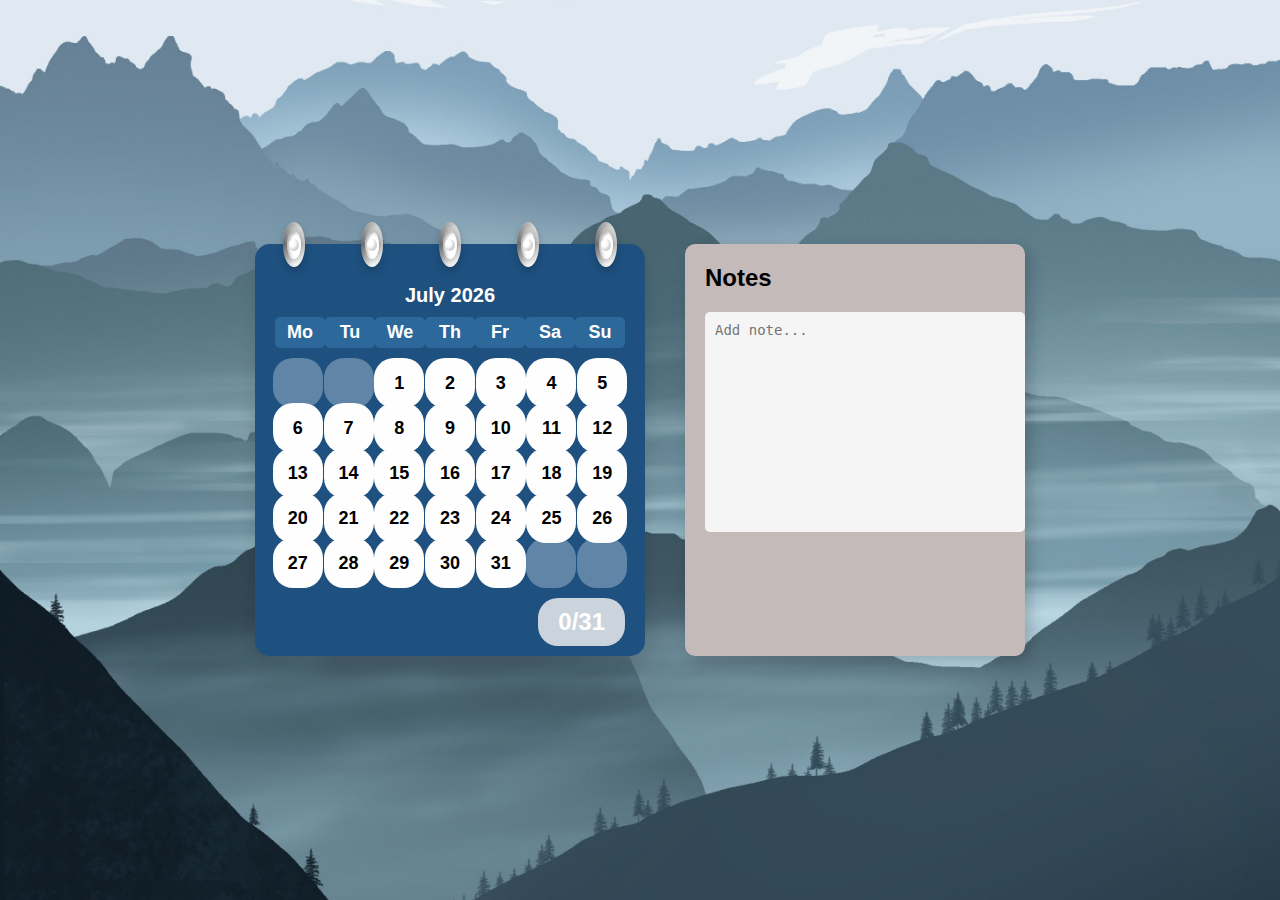
==== calendar.html @ 9274ce5e "calendar" ====
<!DOCTYPE html>
<html lang="ru">
<head>
    <meta charset="UTF-8">
    <meta name="viewport" content="width=device-width, initial-scale=1.0">
    <title>Календарь привычек</title>
    <link rel="stylesheet" href="calendar.css">
</head>
<body>
    <div class="container">
        <div class="calendar">
            <div class="rings">
                <div class="ring"></div>
                <div class="ring"></div>
                <div class="ring"></div>
                <div class="ring"></div>
                <div class="ring"></div>
            </div>
            <div class="calendar-header">
                <span id="month-year"></span>
            </div>
            <div class="weekdays">
                <div>Mo</div><div>Tu</div><div>We</div><div>Th</div><div>Fr</div><div>Sa</div><div>Su</div>
            </div>
            <div class="calendar-grid" id="calendar-grid"></div>
            <div class="counter">
                <span id="checked-count">0</span>/<span id="total-days"></span>
            </div>
        </div>
        <div class="notes">
            <h2>Notes</h2>
            <textarea id="notes-area" placeholder="Add note..."></textarea>
        </div>
    </div>
    <script src="calendar.js"></script>
</body>
</html>
---- calendar.css ----
body {
    background-image: url('images/mountains.jpg'); /* Замени на реальный путь */
    background-size: cover;
    background-position: center;
    background-repeat: no-repeat;
    font-family: "Poppins", sans-serif;
    display: flex;
    justify-content: center;
    align-items: center;
    height: 100vh;
    margin: 0;
}

.container {
    display: flex;
    gap: 40px;
    max-width: 900px;
    width: 100%;
    justify-content: center;
}

.calendar {
    background: #1e5180;
    color: white;
    border-radius: 10px;
    padding: 20px;
    text-align: center;
    width: 350px;
    box-shadow: 5px 5px 15px rgba(0, 0, 0, 0.2);
    display: flex;
    flex-direction: column;
    align-items: center; /* Центрируем всё внутри */
    position: relative;
    border-radius: 15px; /* Более мягкие углы */
    box-shadow: 0 8px 15px rgba(0, 0, 0, 0.1); /* Мягкая тень */
}

.calendar-header {
    font-size: 20px;
    font-weight: bold;
    margin-bottom: 10px;
    margin-top: 20px;
}

.calendar-grid {
    width: 100%;
    display: grid;
    grid-template-columns: repeat(7, 1fr);
    gap: 5px;
    justify-items: center;
    margin-bottom: 53px;
}

.calendar-grid div {
    width: 50px;
    height: 50px;
    background-color: #fefefe;
    border-radius: 50%; /* Делаем круги */
    display: flex;
    align-items: center;
    justify-content: center;
    font-size: 18px;
    font-weight: bold;
    margin: -5px; /* Отрицательный margin притягивает их друг к другу */
}


.day {
    width: 50px;
    height: 50px;
    background: white;
    color: black;
    border-radius: 20px !important;
    display: flex;
    justify-content: center;
    align-items: center;
    cursor: pointer;
    font-weight: bold;
    transition: 0.3s;
    
}

.day.checked {
    background: #ffb74d;
    color: white;
    border: 2px solid #f57c00; /* Окружение колечком */
    box-shadow: 0 0 8px rgba(0, 0, 0, 0.2); /* Легкая тень */
}

.day.empty {
    background: rgba(255, 255, 255, 0.3); /* Прозрачные пустые ячейки */
    color: transparent;
    pointer-events: none;
}

.counter {
    font-size: 24px;
    font-weight: bold; /* Делаем текст жирнее */
    background: rgba(246, 244, 244, 0.8);
    padding: 10px 20px;
    border-radius: 20px;
    position: absolute; /* Фиксируем внизу справа */
    bottom: 10px;
    right: 20px;
    
}

.notes {
    background: rgb(197, 186, 186);
    border-radius: 10px;
    padding: 20px;
    width: 300px;
    box-shadow: 5px 5px 15px rgba(0, 0, 0, 0.2);
}

.notes h2 {
    margin-top: 0;
}

#notes-area {
    width: 100%;
    height: 200px;
    border: none;
    outline: none;
    font-size: 14px;
    padding: 10px;
    border-radius: 5px;
    resize: none;
    background: #f5f5f5;
}

.weekdays {
    display: grid;
    grid-template-columns: repeat(7, 1fr);
    font-weight: bold;
    margin-bottom: 15px; /* Уменьшаем расстояние между днями недели и календарем */
    text-align: center;
    width: 100%; /* Делаем ширину такой же, как у календаря */
    font-size: 18px;
}

.weekdays div {
    text-align: center;
    padding: 5px 0;
    background: #2c699a;
    color: white;
    border-radius: 5px;
}

.day:hover {
    color: transparent;
    transform: scale(1.1); /* Увеличиваем день при наведении */
    background-color: #ffeb3b; /* Яркий цвет при наведении */
    transition: color 0.3s ease;
}
/* Контейнер для колец */
.rings {
    position: absolute;
    top: -22px; /* Опускаем чуть ниже для реалистичности */
    left: 50%;
    transform: translateX(-50%);
    width: 100%;
    display: flex;
    justify-content: space-around;
    z-index: 2;
    margin-bottom: 15px;
}

/* Реалистичные кольца */
.ring {
    width: 22px;
    height: 45px;
    background: linear-gradient(180deg, #f0f0f0, #b8b8b8, #888, #b8b8b8, #f0f0f0); /* Улучшенный градиент */
    border-radius: 50%;
    position: relative;
    box-shadow: inset -3px -3px 5px rgba(255, 255, 255, 0.6), 
                inset 3px 3px 5px rgba(0, 0, 0, 0.3), 
                0px 5px 8px rgba(0, 0, 0, 0.2);
}

/* Внутренний разрыв (эффект спирали) */
.ring::before {
    content: "";
    position: absolute;
    width: 14px;
    height: 28px;
    background: white; /* Имитация выреза */
    top: 50%;
    left: 50%;
    transform: translate(-50%, -50%);
    border-radius: 50%;
    box-shadow: inset -2px -2px 3px rgba(255, 255, 255, 0.7), 
                inset 2px 2px 3px rgba(0, 0, 0, 0.3);
}

/* Эффект разреза для имитации разрыва */
.ring::after {
    content: "";
    position: absolute;
    width: 10px;
    height: 12px;
    background: white;
    top: 50%;
    left: 50%;
    transform: translate(-50%, -50%);
    border-radius: 50%;
    box-shadow: inset -2px -2px 3px rgba(0, 0, 0, 0.2), 
                inset 2px 2px 3px rgba(255, 255, 255, 0.7);
}
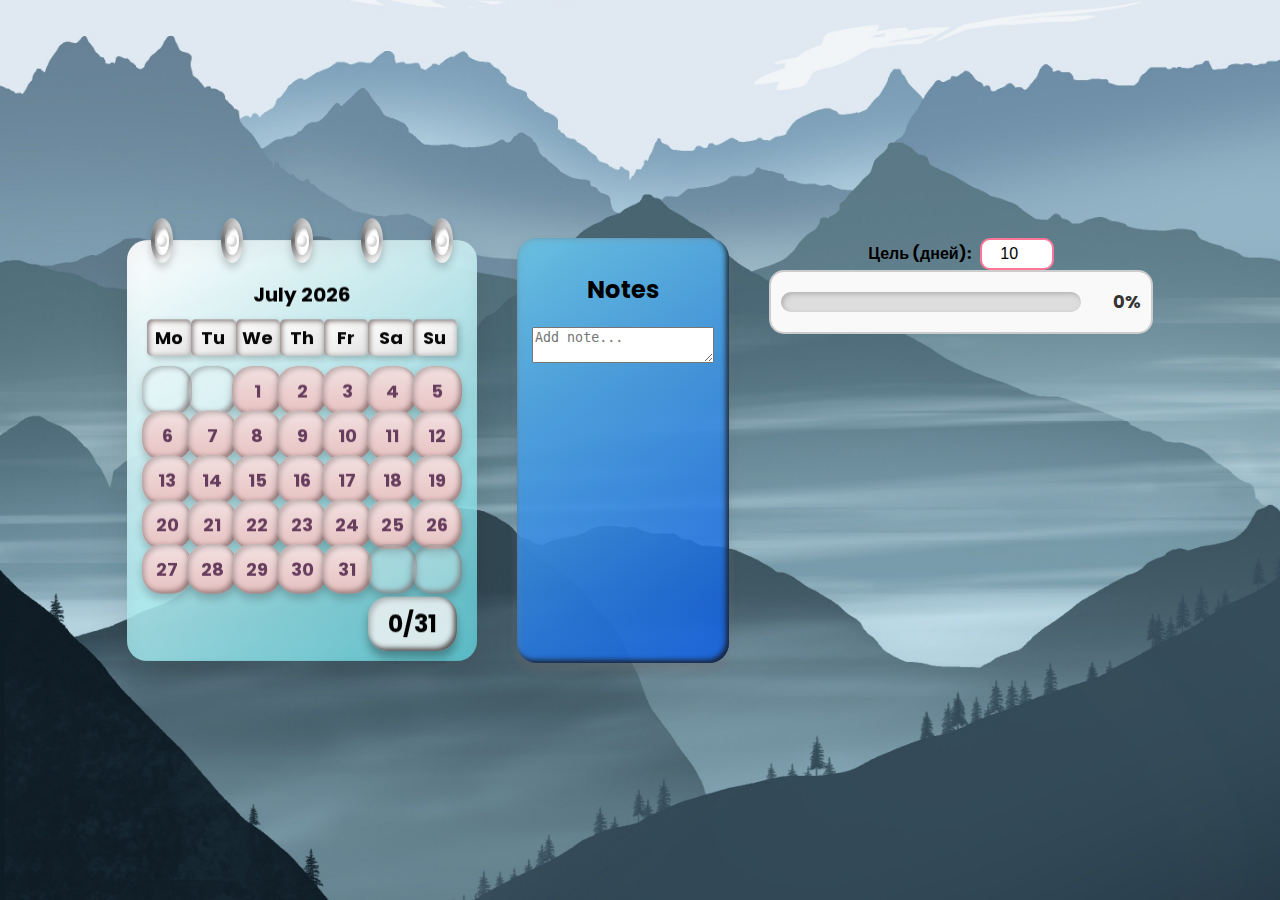
==== commit 0b24a1d5: "календарь заметки индикатор" ====
--- a/calendar.html
+++ b/calendar.html
@@ -5,6 +5,8 @@
     <meta name="viewport" content="width=device-width, initial-scale=1.0">
     <title>Календарь привычек</title>
     <link rel="stylesheet" href="calendar.css">
+    <link href="https://fonts.googleapis.com/css2?family=Poppins:wght@300;400;600&display=swap" rel="stylesheet">
+
 </head>
 <body>
     <div class="container">
@@ -31,6 +33,19 @@
             <h2>Notes</h2>
             <textarea id="notes-area" placeholder="Add note..."></textarea>
         </div>
+        <div class="goal-container">
+            <label for="goal-input">Цель (дней):</label>
+            <input type="number" id="goal-input" min="1" value="10">
+            <div class="goal-indicator-container">
+                <div class="goal-progress-container">
+                    <div class="goal-indicator">
+                        <div class="goal-progress"></div>
+                    </div>
+                    <span id="goal-percentage">0%</span>
+                </div>
+
+            </div>                     
+        </div>             
     </div>
     <script src="calendar.js"></script>
 </body>
--- a/calendar.css
+++ b/calendar.css
@@ -1,5 +1,5 @@
 body {
-    background-image: url('images/mountains.jpg'); /* Замени на реальный путь */
+    background-image: url('images/mountains.jpg'); 
     background-size: cover;
     background-position: center;
     background-repeat: no-repeat;
@@ -20,26 +20,27 @@
 }
 
 .calendar {
-    background: #1e5180;
-    color: white;
-    border-radius: 10px;
+    background: linear-gradient(145deg, #fff, #5fd6e0c6); /* Гладкий переход для глянца */
+    border-radius: 20px;
     padding: 20px;
-    text-align: center;
     width: 350px;
-    box-shadow: 5px 5px 15px rgba(0, 0, 0, 0.2);
+    box-shadow: 0 20px 40px rgba(0, 0, 0, 0.1), inset 0 10px 20px rgba(0, 0, 0, 0.05); /* Внешняя и внутренняя тень */
     display: flex;
     flex-direction: column;
-    align-items: center; /* Центрируем всё внутри */
+    align-items: center;
     position: relative;
-    border-radius: 15px; /* Более мягкие углы */
-    box-shadow: 0 8px 15px rgba(0, 0, 0, 0.1); /* Мягкая тень */
-}
+    transform: rotateX(8deg); /* Угол наклона для объема */
+    transition: all 0.3s ease; /* Плавные переходы */
+}
+
+
 
 .calendar-header {
     font-size: 20px;
     font-weight: bold;
     margin-bottom: 10px;
     margin-top: 20px;
+    color: #000000;
 }
 
 .calendar-grid {
@@ -54,7 +55,7 @@
 .calendar-grid div {
     width: 50px;
     height: 50px;
-    background-color: #fefefe;
+    background-color: #f3e1e1;
     border-radius: 50%; /* Делаем круги */
     display: flex;
     align-items: center;
@@ -62,14 +63,15 @@
     font-size: 18px;
     font-weight: bold;
     margin: -5px; /* Отрицательный margin притягивает их друг к другу */
+    color: #673d5e;
 }
 
 
 .day {
     width: 50px;
     height: 50px;
-    background: white;
-    color: black;
+    background: linear-gradient(180deg, #f3e1e1, #e7c1c1); /* Глянцевый градиент */
+    color: #5c2a52;
     border-radius: 20px !important;
     display: flex;
     justify-content: center;
@@ -77,20 +79,34 @@
     cursor: pointer;
     font-weight: bold;
     transition: 0.3s;
-    
+    box-shadow: inset -3px -3px 5px rgba(110, 87, 87, 0.6), 
+                inset 3px 3px 5px rgba(0, 0, 0, 0.2),
+                0px 5px 8px rgba(0, 0, 0, 0.2); /* Объем */
 }
 
 .day.checked {
-    background: #ffb74d;
+    background: linear-gradient(180deg, #ff7597, #d14578); /* Глянцевый градиент */
     color: white;
-    border: 2px solid #f57c00; /* Окружение колечком */
-    box-shadow: 0 0 8px rgba(0, 0, 0, 0.2); /* Легкая тень */
-}
+    border: 2px solid #c03568;
+    box-shadow: inset -3px -3px 5px rgba(255, 255, 255, 0.6), 
+                inset 3px 3px 5px rgba(0, 0, 0, 0.3),
+                0px 5px 8px rgba(0, 0, 0, 0.3); /* Усиленный объем */
+}
+
 
 .day.empty {
     background: rgba(255, 255, 255, 0.3); /* Прозрачные пустые ячейки */
     color: transparent;
     pointer-events: none;
+}
+
+.day:hover {
+    transform: scale(1.1);
+    background: linear-gradient(180deg, #ffb6c1, #ff8096); /* Светлый розовый глянец */
+    transition: 0.3s ease;
+    box-shadow: inset -3px -3px 5px rgba(255, 255, 255, 0.8), 
+                inset 3px 3px 5px rgba(0, 0, 0, 0.2),
+                0px 7px 10px rgba(0, 0, 0, 0.3);
 }
 
 .counter {
@@ -102,32 +118,50 @@
     position: absolute; /* Фиксируем внизу справа */
     bottom: 10px;
     right: 20px;
+    box-shadow: inset -3px -3px 5px rgba(56, 46, 46, 0.8), 
+                inset 3px 3px 5px rgba(0, 0, 0, 0.2),
+                0px 7px 10px rgba(0, 0, 0, 0.3);
     
 }
 
 .notes {
-    background: rgb(197, 186, 186);
-    border-radius: 10px;
-    padding: 20px;
     width: 300px;
-    box-shadow: 5px 5px 15px rgba(0, 0, 0, 0.2);
-}
-
-.notes h2 {
-    margin-top: 0;
-}
-
-#notes-area {
-    width: 100%;
-    height: 200px;
+    padding: 15px;
+    border-radius: 20px;
+    background: linear-gradient(145deg, #68bfdf, #0457e7c6);
+    box-shadow: inset -3px -3px 5px rgba(23, 22, 22, 0.8), 
+                inset 3px 3px 5px rgba(143, 138, 138, 0.2),
+                0px 7px 10px rgba(118, 105, 105, 0.3);
+    text-align: center;
+}
+
+.notes h3 {
+    font-size: 18px;
+    color: #1e1a1a;
+    margin-bottom: 20px;
+    text-transform: uppercase;
+}
+
+.notes-area {
+    width: 100%;
+    height: 350px;
+    padding: 10px;
     border: none;
+    border-radius: 15px;
+    background: linear-gradient(145deg, #ae5959, #eaeaea);
+    box-shadow: inset 2px 2px 5px rgba(63, 55, 55, 0.9),
+                inset -2px -2px 5px rgba(0, 0, 0, 0.1);
+    font-size: 30px;
+    color: #333;
+    resize: none;
     outline: none;
-    font-size: 14px;
-    padding: 10px;
-    border-radius: 5px;
-    resize: none;
-    background: #f5f5f5;
-}
+}
+
+.notes-area::placeholder {
+    color: #aaa;
+    font-style: italic;
+}
+
 
 .weekdays {
     display: grid;
@@ -137,14 +171,20 @@
     text-align: center;
     width: 100%; /* Делаем ширину такой же, как у календаря */
     font-size: 18px;
+
 }
 
 .weekdays div {
     text-align: center;
     padding: 5px 0;
-    background: #2c699a;
-    color: white;
+    background: rgba(255, 255, 255, 0.3); 
+    color: rgb(9, 8, 8);
     border-radius: 5px;
+    background: linear-gradient(145deg, #ffffff, #e3e3e3);
+    box-shadow: inset 2px 2px 5px rgba(114, 98, 98, 0.8),
+                inset -2px -2px 5px rgba(0, 0, 0, 0.1),
+                3px 3px 6px rgba(0, 0, 0, 0.2);
+    transition: transform 0.2s ease, box-shadow 0.2s ease;
 }
 
 .day:hover {
@@ -208,3 +248,93 @@
                 inset 2px 2px 3px rgba(255, 255, 255, 0.7);
 }
 
+.goal-container {
+    width: 100%;
+    text-align: center;
+    margin-bottom: 15px;
+}
+
+.goal-container label {
+    font-weight: bold;
+}
+
+#goal-input {
+    width: 60px;
+    padding: 5px;
+    margin-left: 5px;
+    text-align: center;
+    border: 2px solid #ff7597;
+    border-radius: 10px;
+    font-size: 16px;
+}
+
+.goal-indicator {
+    width: 100%;
+    height: 20px;
+    background: #e0e0e0;
+    border-radius: 20px;
+    margin: 10px 0;
+    position: relative;
+    overflow: hidden;
+    box-shadow: inset 2px 2px 5px rgba(0, 0, 0, 0.2);
+}
+
+.goal-progress {
+    height: 100%;
+    width: 0%;
+    background: linear-gradient(90deg, #ff7597, #d14578);
+    border-radius: 20px;
+    transition: width 0.5s ease-in-out;
+}
+
+#goal-percentage {
+    min-width: 40px; /* Фиксированная ширина */
+    text-align: right; /* Выравнивание справа */
+    font-weight: bold;
+    display: block;
+    text-align: right;
+}
+
+.goal-progress-container {
+    display: flex;
+    align-items: center;
+    width: 100%;
+    gap: 10px; /* Расстояние между индикатором и процентом */
+}
+
+.goal-indicator {
+    flex: 1; /* Растягиваем индикатор, чтобы занял доступное пространство */
+    height: 20px;
+    background: #ddd;
+    border-radius: 10px;
+    overflow: hidden;
+    position: relative;
+}
+
+.goal-progress {
+    height: 100%;
+    background: linear-gradient(90deg, #ff7597, #d14578);
+    width: 0%;
+    border-radius: 10px;
+    transition: width 0.5s ease;
+}
+
+#goal-percentage {
+    font-size: 18px;
+    font-weight: bold;
+    color: #333;
+    width: 50px; /* Чтобы процент не прыгал */
+    text-align: right;
+}
+
+.goal-indicator-container {
+    width: 360px; /* Длиннее индикатор */
+    border: 2px solid #ccc;
+    padding: 10px;
+    border-radius: 15px;
+    background: #f9f9f9;
+    display: flex;
+    flex-direction: column;
+    align-items: center;
+    gap: 10px;
+}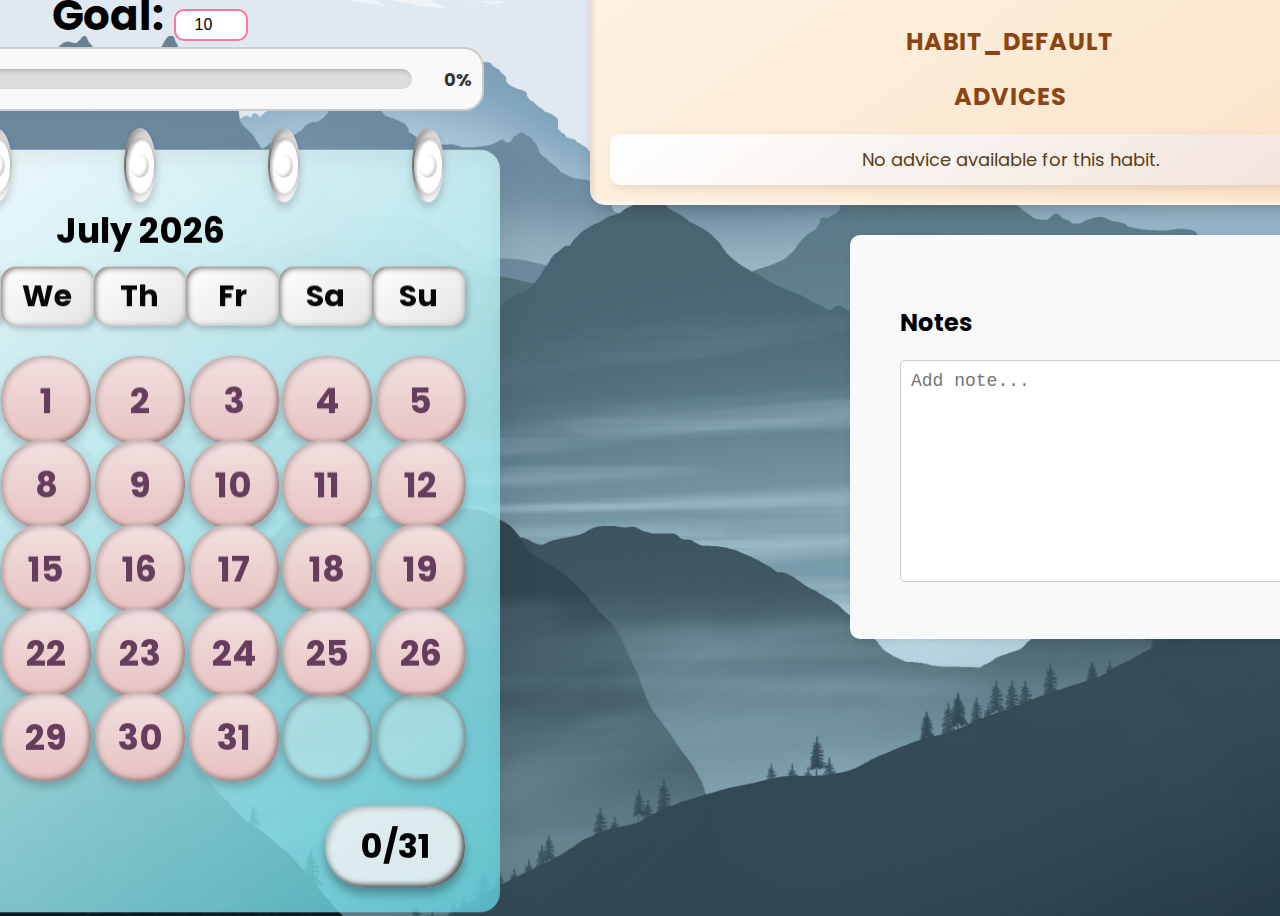
==== commit 443f4670: "выравниваю" ====
--- a/calendar.html
+++ b/calendar.html
@@ -6,48 +6,55 @@
     <title>Календарь привычек</title>
     <link rel="stylesheet" href="calendar.css">
     <link href="https://fonts.googleapis.com/css2?family=Poppins:wght@300;400;600&display=swap" rel="stylesheet">
-
 </head>
 <body>
     <div class="container">
-        <div class="calendar">
-            <div class="rings">
-                <div class="ring"></div>
-                <div class="ring"></div>
-                <div class="ring"></div>
-                <div class="ring"></div>
-                <div class="ring"></div>
+        <div class="calendar-container">
+            <div class="goal-container">
+                <label for="goal-input">Goal:</label>
+                <input type="number" id="goal-input" min="1" value="10">
+                <div class="goal-indicator-container">
+                    <div class="goal-progress-container">
+                        <div class="goal-indicator">
+                            <div class="goal-progress"></div>
+                        </div>
+                        <span id="goal-percentage">0%</span>
+                    </div>
+                </div> 
             </div>
-            <div class="calendar-header">
-                <span id="month-year"></span>
-            </div>
-            <div class="weekdays">
-                <div>Mo</div><div>Tu</div><div>We</div><div>Th</div><div>Fr</div><div>Sa</div><div>Su</div>
-            </div>
-            <div class="calendar-grid" id="calendar-grid"></div>
-            <div class="counter">
-                <span id="checked-count">0</span>/<span id="total-days"></span>
+            <div class="calendar">
+                <div class="rings">
+                    <div class="ring"></div>
+                    <div class="ring"></div>
+                    <div class="ring"></div>
+                    <div class="ring"></div>
+                    <div class="ring"></div>
+                </div>
+                <div class="calendar-header">
+                    <span id="month-year"></span>
+                </div>
+                <div class="weekdays">
+                    <div>Mo</div><div>Tu</div><div>We</div><div>Th</div><div>Fr</div><div>Sa</div><div>Su</div>
+                </div>
+                <div class="calendar-grid" id="calendar-grid"></div>
+                <div class="counter">
+                    <span id="checked-count">0</span>/<span id="total-days"></span>
+                </div>
             </div>
         </div>
-        <div class="notes">
-            <h2>Notes</h2>
-            <textarea id="notes-area" placeholder="Add note..."></textarea>
+
+        <!-- Контейнер для советов и заметок -->
+        <div class="habit-info">
+            <div id="advice-box">
+                <h2>Advices</h2>
+                <ul id="advice-list"></ul>
+            </div>   
+            <div class="notes">
+                <h2>Notes</h2>
+                <textarea id="notes-area" placeholder="Add note..."></textarea>
+            </div>
         </div>
-        <div class="goal-container">
-            <label for="goal-input">Цель (дней):</label>
-            <input type="number" id="goal-input" min="1" value="10">
-            <div class="goal-indicator-container">
-                <div class="goal-progress-container">
-                    <div class="goal-indicator">
-                        <div class="goal-progress"></div>
-                    </div>
-                    <span id="goal-percentage">0%</span>
-                </div>
-
-            </div>                     
-        </div>             
     </div>
     <script src="calendar.js"></script>
 </body>
-</html>
-
+</html>--- a/calendar.css
+++ b/calendar.css
@@ -16,14 +16,15 @@
     gap: 40px;
     max-width: 900px;
     width: 100%;
-    justify-content: center;
+    justify-content: flex-start;
 }
 
 .calendar {
     background: linear-gradient(145deg, #fff, #5fd6e0c6); /* Гладкий переход для глянца */
     border-radius: 20px;
-    padding: 20px;
-    width: 350px;
+    padding: 35px;
+    width: 650px;
+    height: 700px;
     box-shadow: 0 20px 40px rgba(0, 0, 0, 0.1), inset 0 10px 20px rgba(0, 0, 0, 0.05); /* Внешняя и внутренняя тень */
     display: flex;
     flex-direction: column;
@@ -31,12 +32,20 @@
     position: relative;
     transform: rotateX(8deg); /* Угол наклона для объема */
     transition: all 0.3s ease; /* Плавные переходы */
-}
-
-
+    margin-right: 820px;
+}
+
+.calendar-container {
+    display: flex;
+    flex-direction: column;
+    align-items: center;
+    gap: 20px;
+    flex: 2;
+    max-width: 80%;
+}
 
 .calendar-header {
-    font-size: 20px;
+    font-size: 35px;
     font-weight: bold;
     margin-bottom: 10px;
     margin-top: 20px;
@@ -49,18 +58,18 @@
     grid-template-columns: repeat(7, 1fr);
     gap: 5px;
     justify-items: center;
-    margin-bottom: 53px;
+    margin-bottom: 3px;
 }
 
 .calendar-grid div {
-    width: 50px;
-    height: 50px;
+    width: 90px;
+    height: 90px;
     background-color: #f3e1e1;
     border-radius: 50%; /* Делаем круги */
     display: flex;
     align-items: center;
     justify-content: center;
-    font-size: 18px;
+    font-size: 35px;
     font-weight: bold;
     margin: -5px; /* Отрицательный margin притягивает их друг к другу */
     color: #673d5e;
@@ -72,11 +81,12 @@
     height: 50px;
     background: linear-gradient(180deg, #f3e1e1, #e7c1c1); /* Глянцевый градиент */
     color: #5c2a52;
-    border-radius: 20px !important;
+    border-radius: 42px !important;
     display: flex;
     justify-content: center;
     align-items: center;
     cursor: pointer;
+    position: relative;
     font-weight: bold;
     transition: 0.3s;
     box-shadow: inset -3px -3px 5px rgba(110, 87, 87, 0.6), 
@@ -86,7 +96,7 @@
 
 .day.checked {
     background: linear-gradient(180deg, #ff7597, #d14578); /* Глянцевый градиент */
-    color: white;
+    color: transparent;
     border: 2px solid #c03568;
     box-shadow: inset -3px -3px 5px rgba(255, 255, 255, 0.6), 
                 inset 3px 3px 5px rgba(0, 0, 0, 0.3),
@@ -110,33 +120,42 @@
 }
 
 .counter {
-    font-size: 24px;
+    font-size: 34px;
     font-weight: bold; /* Делаем текст жирнее */
     background: rgba(246, 244, 244, 0.8);
-    padding: 10px 20px;
-    border-radius: 20px;
+    padding: 16px 35px;
+    border-radius: 40px;
     position: absolute; /* Фиксируем внизу справа */
-    bottom: 10px;
-    right: 20px;
+    bottom: 25px;
+    right: 35px;
     box-shadow: inset -3px -3px 5px rgba(56, 46, 46, 0.8), 
                 inset 3px 3px 5px rgba(0, 0, 0, 0.2),
                 0px 7px 10px rgba(0, 0, 0, 0.3);
     
 }
-
 .notes {
-    width: 300px;
-    padding: 15px;
-    border-radius: 20px;
-    background: linear-gradient(145deg, #68bfdf, #0457e7c6);
-    box-shadow: inset -3px -3px 5px rgba(23, 22, 22, 0.8), 
-                inset 3px 3px 5px rgba(143, 138, 138, 0.2),
-                0px 7px 10px rgba(118, 105, 105, 0.3);
-    text-align: center;
-}
+    width: 450px !important;
+    padding: 50px !important;
+    background: #f8f9fa;
+    border-radius: 10px;
+    box-shadow: 2px 2px 10px rgba(0, 0, 0, 0.1);
+    font-family: 'Poppins', sans-serif;
+    margin-left: -100px;
+}
+
+#notes-area {
+    width: 100% !important;
+    height: 200px !important;
+    font-size: 18px;
+    padding: 10px;
+    border: 1px solid #ccc;
+    border-radius: 5px;
+    resize: none;
+}
+
 
 .notes h3 {
-    font-size: 18px;
+    font-size: 22px;
     color: #1e1a1a;
     margin-bottom: 20px;
     text-transform: uppercase;
@@ -144,17 +163,19 @@
 
 .notes-area {
     width: 100%;
-    height: 350px;
-    padding: 10px;
+    height: 500px; /* Увеличенная высота */
+    padding: 15px;
     border: none;
     border-radius: 15px;
-    background: linear-gradient(145deg, #ae5959, #eaeaea);
-    box-shadow: inset 2px 2px 5px rgba(63, 55, 55, 0.9),
-                inset -2px -2px 5px rgba(0, 0, 0, 0.1);
-    font-size: 30px;
+    background: linear-gradient(145deg, #ffffff, #e0e0e0);
+    box-shadow: inset 5px 5px 10px rgba(63, 55, 55, 0.2),
+                inset -5px -5px 10px rgba(255, 255, 255, 0.7);
+    font-size: 20px;
     color: #333;
     resize: none;
     outline: none;
+    margin-top: 20px;
+    transition: 0.3s ease;
 }
 
 .notes-area::placeholder {
@@ -162,24 +183,30 @@
     font-style: italic;
 }
 
+.notes-area:focus {
+    background: linear-gradient(145deg, #fffaf0, #e0d5c3);
+    box-shadow: inset 3px 3px 5px rgba(63, 55, 55, 0.3),
+                inset -3px -3px 5px rgba(255, 255, 255, 0.6);
+}
+
 
 .weekdays {
     display: grid;
     grid-template-columns: repeat(7, 1fr);
     font-weight: bold;
-    margin-bottom: 15px; /* Уменьшаем расстояние между днями недели и календарем */
+    margin-bottom: 35px; /* Уменьшаем расстояние между днями недели и календарем */
     text-align: center;
     width: 100%; /* Делаем ширину такой же, как у календаря */
-    font-size: 18px;
+    font-size: 30px;
 
 }
 
 .weekdays div {
     text-align: center;
-    padding: 5px 0;
+    padding: 7px 0;
     background: rgba(255, 255, 255, 0.3); 
     color: rgb(9, 8, 8);
-    border-radius: 5px;
+    border-radius: 15px;
     background: linear-gradient(145deg, #ffffff, #e3e3e3);
     box-shadow: inset 2px 2px 5px rgba(114, 98, 98, 0.8),
                 inset -2px -2px 5px rgba(0, 0, 0, 0.1),
@@ -208,8 +235,8 @@
 
 /* Реалистичные кольца */
 .ring {
-    width: 22px;
-    height: 45px;
+    width: 32px;
+    height: 75px;
     background: linear-gradient(180deg, #f0f0f0, #b8b8b8, #888, #b8b8b8, #f0f0f0); /* Улучшенный градиент */
     border-radius: 50%;
     position: relative;
@@ -222,8 +249,8 @@
 .ring::before {
     content: "";
     position: absolute;
-    width: 14px;
-    height: 28px;
+    width: 28px;
+    height: 56px;
     background: white; /* Имитация выреза */
     top: 50%;
     left: 50%;
@@ -237,8 +264,8 @@
 .ring::after {
     content: "";
     position: absolute;
-    width: 10px;
-    height: 12px;
+    width: 18px;
+    height: 24px;
     background: white;
     top: 50%;
     left: 50%;
@@ -248,6 +275,7 @@
                 inset 2px 2px 3px rgba(255, 255, 255, 0.7);
 }
 
+
 .goal-container {
     width: 100%;
     text-align: center;
@@ -255,8 +283,12 @@
 }
 
 .goal-container label {
-    font-weight: bold;
-}
+    font-size: 42px; /* Увеличиваем размер шрифта */
+    font-weight: bold; /* Делаем текст жирнее */
+    margin-bottom: 10px; /* Отступ вниз */
+    margin-left: -800px; /* Сдвигаем левее */
+}
+
 
 #goal-input {
     width: 60px;
@@ -328,13 +360,76 @@
 }
 
 .goal-indicator-container {
-    width: 360px; /* Длиннее индикатор */
+    width: 660px; /* Длиннее индикатор */
     border: 2px solid #ccc;
     padding: 10px;
+    border-radius: 20px;
+    background: #f9f9f9;
+    display: flex;
+    flex-direction: column;
+    align-items: center;
+    gap: 10px;
+    margin-left: -390px;
+}
+
+#advice-box {
+    background: linear-gradient(145deg, #fdf3e4, #fbe0c3);
     border-radius: 15px;
-    background: #f9f9f9;
+    padding: 20px;
+    box-shadow: 5px 5px 15px rgba(0, 0, 0, 0.2), 
+                inset -3px -3px 5px rgba(255, 255, 255, 0.6), 
+                inset 3px 3px 5px rgba(0, 0, 0, 0.1);
+    max-width: 800px;
+    margin: 0 auto 20px -80%;
+    text-align: center;
+    width: 490%;
+}
+
+#advice-box h2 {
+    font-size: 24px;
+    color: #8b4513;
+    text-transform: uppercase;
+    letter-spacing: 1px;
+}
+
+#advice-list {
+    list-style-type: none;
+    padding: 0;
+    margin: 0;
+}
+
+#advice-list li:hover {
+    transform: scale(1.05);
+    box-shadow: 5px 5px 15px rgba(0, 0, 0, 0.2);
+    background: linear-gradient(145deg, #fbe0c3, #f7d1a8);
+}
+
+#advice-list li {
+    font-size: 18px;
+    color: #5a3e1b;
+    padding: 12px;
+    background: linear-gradient(145deg, #ffffff, #f0e0d6);
+    border-radius: 10px;
+    margin-bottom: 12px;
+    box-shadow: 3px 3px 8px rgba(0, 0, 0, 0.1);
+    transition: transform 0.3s ease, box-shadow 0.3s ease;
+}
+
+#advice-list li:last-child {
+    margin-bottom: 0;
+}
+
+.day.checked::after {
+    content: "✔️"; /* Галочка */
+    font-size: 24px;
+    color: white;
+    font-weight: bold;
+    position: absolute;
+}
+
+.habit-info {
     display: flex;
     flex-direction: column;
-    align-items: center;
-    gap: 10px;
-}+    gap: 10px; /* Отступ между советами и заметками */
+}
+
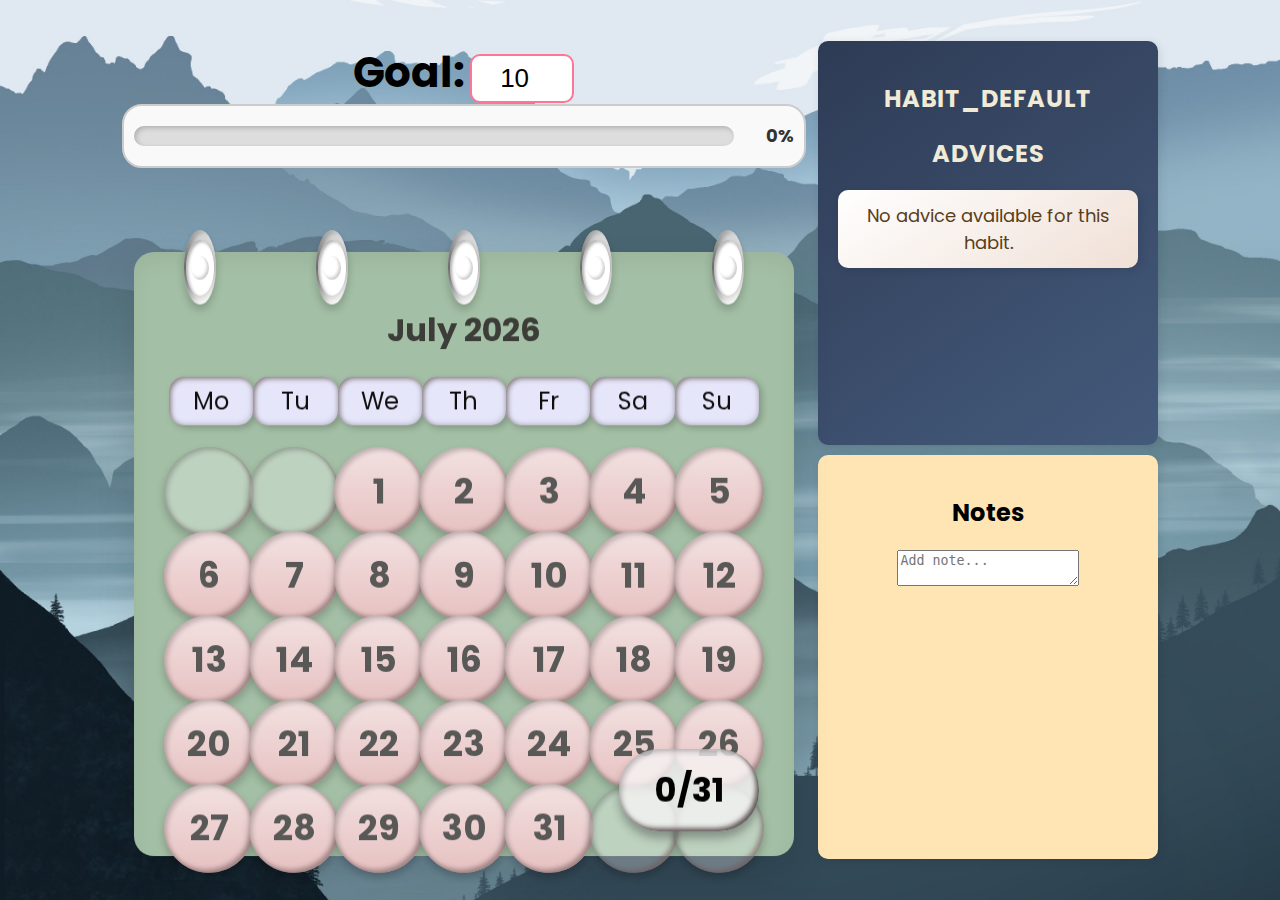
==== commit 718610d0: "адаптивность" ====
--- a/calendar.html
+++ b/calendar.html
@@ -36,7 +36,9 @@
                 <div class="weekdays">
                     <div>Mo</div><div>Tu</div><div>We</div><div>Th</div><div>Fr</div><div>Sa</div><div>Su</div>
                 </div>
-                <div class="calendar-grid" id="calendar-grid"></div>
+                <div class="calendar-grid" id="calendar-grid">
+                    
+                </div>
                 <div class="counter">
                     <span id="checked-count">0</span>/<span id="total-days"></span>
                 </div>
--- a/calendar.css
+++ b/calendar.css
@@ -9,30 +9,39 @@
     align-items: center;
     height: 100vh;
     margin: 0;
+    padding: 10%;
+    box-sizing: border-box;
 }
 
 .container {
-    display: flex;
-    gap: 40px;
-    max-width: 900px;
-    width: 100%;
-    justify-content: flex-start;
+    display: grid;
+    grid-template-columns: 1fr 1.5fr;
+    gap: 1vw;
+    max-width: 90%;
+    justify-content: center;
+    align-items: stretch;
+    min-height: 75vh;
+}
+
+.calendar, .notes, #advice-box, .goal-container {
+    flex: 1;
+    min-width: 300px;
 }
 
 .calendar {
-    background: linear-gradient(145deg, #fff, #5fd6e0c6); /* Гладкий переход для глянца */
+    
+    background: #A3BFA5;
     border-radius: 20px;
     padding: 35px;
-    width: 650px;
-    height: 700px;
-    box-shadow: 0 20px 40px rgba(0, 0, 0, 0.1), inset 0 10px 20px rgba(0, 0, 0, 0.05); /* Внешняя и внутренняя тень */
+    max-width: 650px;
+    min-height: 60vh;
+    box-shadow: 0 20px 40px rgba(0, 0, 0, 0.1), inset 0 10px 20px rgba(0, 0, 0, 0.05);
     display: flex;
     flex-direction: column;
     align-items: center;
     position: relative;
-    transform: rotateX(8deg); /* Угол наклона для объема */
-    transition: all 0.3s ease; /* Плавные переходы */
-    margin-right: 820px;
+    transform: rotateX(8deg);
+    transition: all 0.3s ease;
 }
 
 .calendar-container {
@@ -40,31 +49,30 @@
     flex-direction: column;
     align-items: center;
     gap: 20px;
-    flex: 2;
-    max-width: 80%;
+    width: 100%;
 }
 
 .calendar-header {
-    font-size: 35px;
-    font-weight: bold;
-    margin-bottom: 10px;
+    font-size: 2rem;
+    font-weight: bold;
+    color: #3c3c39;
+    text-align: center;
     margin-top: 20px;
-    color: #000000;
 }
 
 .calendar-grid {
-    width: 100%;
     display: grid;
     grid-template-columns: repeat(7, 1fr);
     gap: 5px;
     justify-items: center;
-    margin-bottom: 3px;
-}
+    width: 100%;
+}
+
 
 .calendar-grid div {
     width: 90px;
     height: 90px;
-    background-color: #f3e1e1;
+    background-color: #7887AB;
     border-radius: 50%; /* Делаем круги */
     display: flex;
     align-items: center;
@@ -72,27 +80,27 @@
     font-size: 35px;
     font-weight: bold;
     margin: -5px; /* Отрицательный margin притягивает их друг к другу */
-    color: #673d5e;
-}
-
+    color: #585857;
+}
 
 .day {
     width: 50px;
     height: 50px;
     background: linear-gradient(180deg, #f3e1e1, #e7c1c1); /* Глянцевый градиент */
     color: #5c2a52;
-    border-radius: 42px !important;
+    border-radius: 50%;
     display: flex;
     justify-content: center;
     align-items: center;
     cursor: pointer;
-    position: relative;
-    font-weight: bold;
-    transition: 0.3s;
+    font-weight: bold;
+    transition: transform 0.2s ease, background-color 0.2s ease;
     box-shadow: inset -3px -3px 5px rgba(110, 87, 87, 0.6), 
-                inset 3px 3px 5px rgba(0, 0, 0, 0.2),
-                0px 5px 8px rgba(0, 0, 0, 0.2); /* Объем */
-}
+    inset 3px 3px 5px rgba(0, 0, 0, 0.2),
+    0px 5px 8px rgba(0, 0, 0, 0.2); /* Объем */
+}
+
+
 
 .day.checked {
     background: linear-gradient(180deg, #ff7597, #d14578); /* Глянцевый градиент */
@@ -111,13 +119,10 @@
 }
 
 .day:hover {
-    transform: scale(1.1);
-    background: linear-gradient(180deg, #ffb6c1, #ff8096); /* Светлый розовый глянец */
-    transition: 0.3s ease;
-    box-shadow: inset -3px -3px 5px rgba(255, 255, 255, 0.8), 
-                inset 3px 3px 5px rgba(0, 0, 0, 0.2),
-                0px 7px 10px rgba(0, 0, 0, 0.3);
-}
+    transform: scale(1.2);
+    background: linear-gradient(180deg, #ffb6c1, #ff8096);
+}
+
 
 .counter {
     font-size: 34px;
@@ -133,23 +138,21 @@
                 0px 7px 10px rgba(0, 0, 0, 0.3);
     
 }
+
 .notes {
-    width: 450px !important;
-    padding: 50px !important;
-    background: #f8f9fa;
+    padding: 20px;
+    background: #ffe5b4;
     border-radius: 10px;
     box-shadow: 2px 2px 10px rgba(0, 0, 0, 0.1);
-    font-family: 'Poppins', sans-serif;
-    margin-left: -100px;
-}
-
-#notes-area {
-    width: 100% !important;
-    height: 200px !important;
-    font-size: 18px;
+    text-align: center;
+}
+
+.notes-area {
+    width: 100%;
+    height: 200px;
+    font-size: 1rem;
     padding: 10px;
-    border: 1px solid #ccc;
-    border-radius: 5px;
+    border-radius: 10px;
     resize: none;
 }
 
@@ -161,22 +164,7 @@
     text-transform: uppercase;
 }
 
-.notes-area {
-    width: 100%;
-    height: 500px; /* Увеличенная высота */
-    padding: 15px;
-    border: none;
-    border-radius: 15px;
-    background: linear-gradient(145deg, #ffffff, #e0e0e0);
-    box-shadow: inset 5px 5px 10px rgba(63, 55, 55, 0.2),
-                inset -5px -5px 10px rgba(255, 255, 255, 0.7);
-    font-size: 20px;
-    color: #333;
-    resize: none;
-    outline: none;
-    margin-top: 20px;
-    transition: 0.3s ease;
-}
+
 
 .notes-area::placeholder {
     color: #aaa;
@@ -193,21 +181,20 @@
 .weekdays {
     display: grid;
     grid-template-columns: repeat(7, 1fr);
-    font-weight: bold;
-    margin-bottom: 35px; /* Уменьшаем расстояние между днями недели и календарем */
-    text-align: center;
-    width: 100%; /* Делаем ширину такой же, как у календаря */
-    font-size: 30px;
-
-}
+    font-size: 1.5rem;
+    text-align: center;
+    width: 100%;
+    margin-bottom: 3vh;
+    margin-top: 2.5vh;
+}
+
 
 .weekdays div {
     text-align: center;
     padding: 7px 0;
-    background: rgba(255, 255, 255, 0.3); 
-    color: rgb(9, 8, 8);
+    background: #e6e6fa; 
+    color: #100f0f;
     border-radius: 15px;
-    background: linear-gradient(145deg, #ffffff, #e3e3e3);
     box-shadow: inset 2px 2px 5px rgba(114, 98, 98, 0.8),
                 inset -2px -2px 5px rgba(0, 0, 0, 0.1),
                 3px 3px 6px rgba(0, 0, 0, 0.2);
@@ -286,18 +273,19 @@
     font-size: 42px; /* Увеличиваем размер шрифта */
     font-weight: bold; /* Делаем текст жирнее */
     margin-bottom: 10px; /* Отступ вниз */
-    margin-left: -800px; /* Сдвигаем левее */
+ /* Сдвигаем левее */
 }
 
 
 #goal-input {
-    width: 60px;
+    width: 90px;
     padding: 5px;
-    margin-left: 5px;
     text-align: center;
     border: 2px solid #ff7597;
     border-radius: 10px;
-    font-size: 16px;
+    font-size: 26px;
+    height: 35px;
+
 }
 
 .goal-indicator {
@@ -369,25 +357,21 @@
     flex-direction: column;
     align-items: center;
     gap: 10px;
-    margin-left: -390px;
+
 }
 
 #advice-box {
-    background: linear-gradient(145deg, #fdf3e4, #fbe0c3);
-    border-radius: 15px;
     padding: 20px;
-    box-shadow: 5px 5px 15px rgba(0, 0, 0, 0.2), 
-                inset -3px -3px 5px rgba(255, 255, 255, 0.6), 
-                inset 3px 3px 5px rgba(0, 0, 0, 0.1);
-    max-width: 800px;
-    margin: 0 auto 20px -80%;
-    text-align: center;
-    width: 490%;
+    background: linear-gradient(145deg, #2E3B55, #445A7B);
+    border-radius: 10px;
+    box-shadow: 2px 2px 10px rgba(0, 0, 0, 0.1);
+    text-align: center;
+    color: #F0EAD6;
 }
 
 #advice-box h2 {
     font-size: 24px;
-    color: #8b4513;
+    color: #F0EAD6;
     text-transform: uppercase;
     letter-spacing: 1px;
 }
@@ -421,7 +405,7 @@
 
 .day.checked::after {
     content: "✔️"; /* Галочка */
-    font-size: 24px;
+    font-size: 34px;
     color: white;
     font-weight: bold;
     position: absolute;
@@ -433,3 +417,42 @@
     gap: 10px; /* Отступ между советами и заметками */
 }
 
+@media (max-width: 1024px) {
+    .container {
+        grid-template-columns: 1fr, 1fr;
+        gap: 5px;
+    }
+    .calendar, .notes, .advice {
+        max-width: 100%;
+    }
+}
+
+@media (max-width: 768px) {
+    .container {
+        grid-template-columns: 1fr;
+        align-items: center;
+    }
+    .calendar-header {
+        font-size: 1.5rem;
+    }
+    .day {
+        width: 35px;
+        height: 35px;
+        font-size: 0.9rem;
+    }
+    .notes, .advice {
+        padding: 15px;
+        max-width: 100%;
+    }
+}
+
+@media (max-width: 480px) {
+    .calendar-header {
+        font-size: 1.2rem;
+    }
+    .day {
+        width: 30px;
+        height: 30px;
+        font-size: 0.8rem;
+    }
+}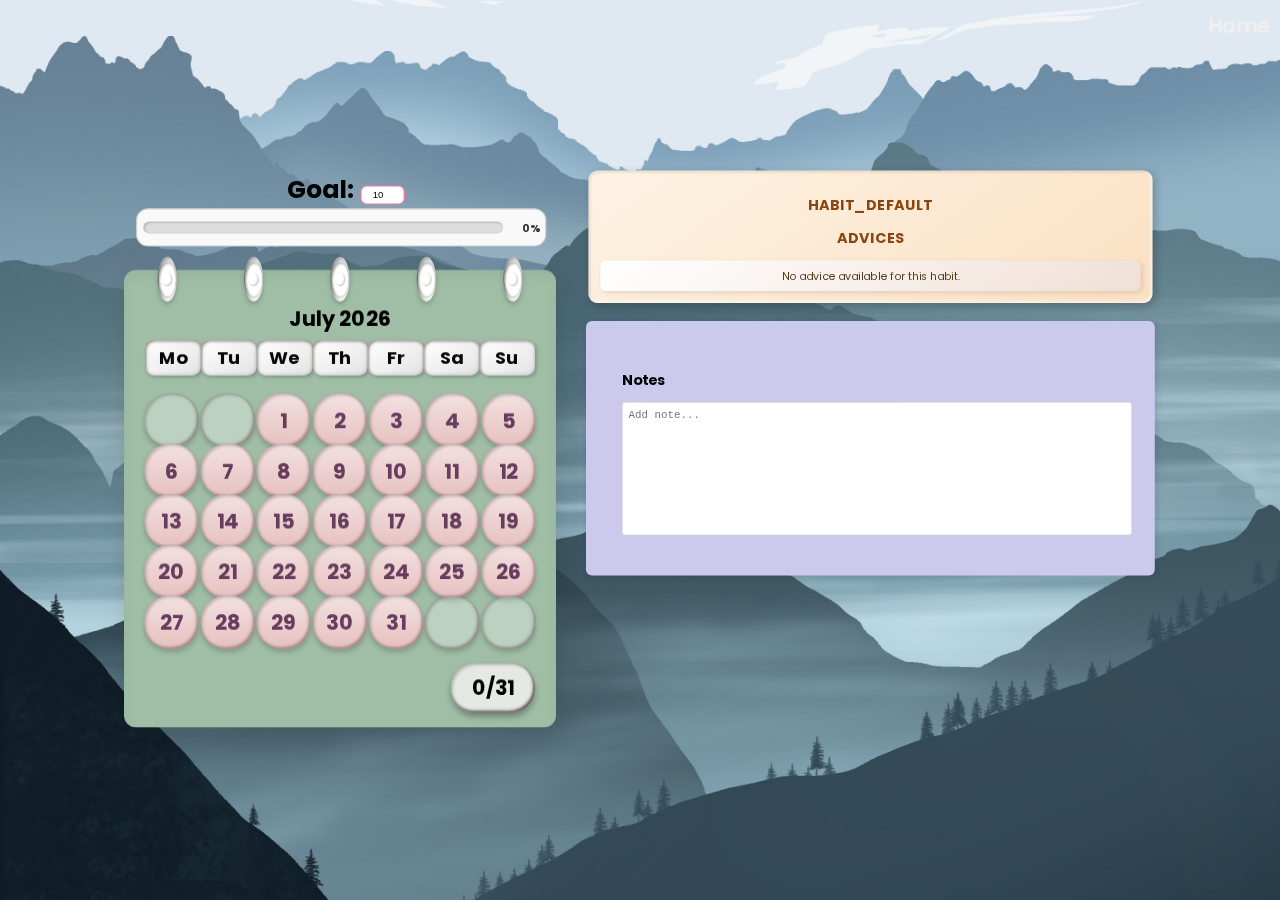
==== commit a27445df: "final layout fix" ====
--- a/calendar.html
+++ b/calendar.html
@@ -1,62 +1,72 @@
 <!DOCTYPE html>
-<html lang="ru">
-<head>
-    <meta charset="UTF-8">
-    <meta name="viewport" content="width=device-width, initial-scale=1.0">
-    <title>Календарь привычек</title>
-    <link rel="stylesheet" href="calendar.css">
-    <link href="https://fonts.googleapis.com/css2?family=Poppins:wght@300;400;600&display=swap" rel="stylesheet">
-</head>
-<body>
+<html lang="en">
+  <head>
+    <meta charset="UTF-8" />
+    <meta name="viewport" content="width=device-width, initial-scale=1.0" />
+    <title>Calendar</title>
+    <link rel="stylesheet" href="calendar.css" />
+    <link rel="icon" href="images/favicon.png" />
+    <link
+      href="https://fonts.googleapis.com/css2?family=Poppins:wght@300;400;600&display=swap"
+      rel="stylesheet"
+    />
+  </head>
+  <body>
+    <ul class="nav-links">
+      <li><a href="index.html">Home</a></li>
+    </ul>
     <div class="container">
-        <div class="calendar-container">
-            <div class="goal-container">
-                <label for="goal-input">Goal:</label>
-                <input type="number" id="goal-input" min="1" value="10">
-                <div class="goal-indicator-container">
-                    <div class="goal-progress-container">
-                        <div class="goal-indicator">
-                            <div class="goal-progress"></div>
-                        </div>
-                        <span id="goal-percentage">0%</span>
-                    </div>
-                </div> 
+      <div class="calendar-container">
+        <div class="goal-container">
+          <label for="goal-input">Goal:</label>
+          <input type="number" id="goal-input" min="1" value="10" />
+          <div class="goal-indicator-container">
+            <div class="goal-progress-container">
+              <div class="goal-indicator">
+                <div class="goal-progress"></div>
+              </div>
+              <span id="goal-percentage">0%</span>
             </div>
-            <div class="calendar">
-                <div class="rings">
-                    <div class="ring"></div>
-                    <div class="ring"></div>
-                    <div class="ring"></div>
-                    <div class="ring"></div>
-                    <div class="ring"></div>
-                </div>
-                <div class="calendar-header">
-                    <span id="month-year"></span>
-                </div>
-                <div class="weekdays">
-                    <div>Mo</div><div>Tu</div><div>We</div><div>Th</div><div>Fr</div><div>Sa</div><div>Su</div>
-                </div>
-                <div class="calendar-grid" id="calendar-grid">
-                    
-                </div>
-                <div class="counter">
-                    <span id="checked-count">0</span>/<span id="total-days"></span>
-                </div>
-            </div>
+          </div>
         </div>
+        <div class="calendar">
+          <div class="rings">
+            <div class="ring"></div>
+            <div class="ring"></div>
+            <div class="ring"></div>
+            <div class="ring"></div>
+            <div class="ring"></div>
+          </div>
+          <div class="calendar-header">
+            <span id="month-year"></span>
+          </div>
+          <div class="weekdays">
+            <div>Mo</div>
+            <div>Tu</div>
+            <div>We</div>
+            <div>Th</div>
+            <div>Fr</div>
+            <div>Sa</div>
+            <div>Su</div>
+          </div>
+          <div class="calendar-grid" id="calendar-grid"></div>
+          <div class="counter">
+            <span id="checked-count">0</span>/<span id="total-days"></span>
+          </div>
+        </div>
+      </div>
 
-        <!-- Контейнер для советов и заметок -->
-        <div class="habit-info">
-            <div id="advice-box">
-                <h2>Advices</h2>
-                <ul id="advice-list"></ul>
-            </div>   
-            <div class="notes">
-                <h2>Notes</h2>
-                <textarea id="notes-area" placeholder="Add note..."></textarea>
-            </div>
+      <div class="habit-info">
+        <div id="advice-box">
+          <h2>Advices</h2>
+          <ul id="advice-list"></ul>
         </div>
+        <div class="notes">
+          <h2>Notes</h2>
+          <textarea id="notes-area" placeholder="Add note..."></textarea>
+        </div>
+      </div>
     </div>
     <script src="calendar.js"></script>
-</body>
-</html>+  </body>
+</html>
--- a/calendar.css
+++ b/calendar.css
@@ -1,458 +1,463 @@
 body {
-    background-image: url('images/mountains.jpg'); 
-    background-size: cover;
-    background-position: center;
-    background-repeat: no-repeat;
-    font-family: "Poppins", sans-serif;
-    display: flex;
-    justify-content: center;
-    align-items: center;
-    height: 100vh;
-    margin: 0;
-    padding: 10%;
-    box-sizing: border-box;
+  background-image: url("images/mountains.jpg");
+  background-size: cover;
+  background-position: center;
+  background-repeat: no-repeat;
+  font-family: "Poppins", sans-serif;
+  display: flex;
+  justify-content: center;
+  align-items: center;
+  height: 100vh;
+  margin: 0;
+  overflow: hidden;
 }
 
 .container {
-    display: grid;
-    grid-template-columns: 1fr 1.5fr;
-    gap: 1vw;
-    max-width: 90%;
-    justify-content: center;
-    align-items: stretch;
-    min-height: 75vh;
-}
-
-.calendar, .notes, #advice-box, .goal-container {
-    flex: 1;
-    min-width: 300px;
+  display: flex;
+  gap: 40px;
+  max-width: 900px;
+  width: 100%;
+  justify-content: flex-start;
+  transform: scale(0.6);
 }
 
 .calendar {
-    
-    background: #A3BFA5;
-    border-radius: 20px;
-    padding: 35px;
-    max-width: 650px;
-    min-height: 60vh;
-    box-shadow: 0 20px 40px rgba(0, 0, 0, 0.1), inset 0 10px 20px rgba(0, 0, 0, 0.05);
-    display: flex;
-    flex-direction: column;
-    align-items: center;
-    position: relative;
-    transform: rotateX(8deg);
-    transition: all 0.3s ease;
+  background: #a0bea6;
+  border-radius: 20px;
+  padding: 35px;
+  width: 650px;
+  height: 700px;
+  box-shadow: 0 20px 40px rgba(0, 0, 0, 0.1),
+    inset 0 10px 20px rgba(0, 0, 0, 0.05);
+  display: flex;
+  flex-direction: column;
+  align-items: center;
+  position: relative;
+  transform: rotateX(8deg);
+  transition: all 0.3s ease;
+  margin-right: 820px;
 }
 
 .calendar-container {
-    display: flex;
-    flex-direction: column;
-    align-items: center;
-    gap: 20px;
-    width: 100%;
+  display: flex;
+  flex-direction: column;
+  align-items: center;
+  gap: 20px;
+  flex: 2;
+  max-width: 80%;
 }
 
 .calendar-header {
-    font-size: 2rem;
-    font-weight: bold;
-    color: #3c3c39;
-    text-align: center;
-    margin-top: 20px;
+  font-size: 35px;
+  font-weight: bold;
+  margin-bottom: 10px;
+  margin-top: 20px;
+  color: #000000;
 }
 
 .calendar-grid {
-    display: grid;
-    grid-template-columns: repeat(7, 1fr);
-    gap: 5px;
-    justify-items: center;
-    width: 100%;
-}
-
+  width: 100%;
+  display: grid;
+  grid-template-columns: repeat(7, 1fr);
+  gap: 5px;
+  justify-items: center;
+  margin-bottom: 3px;
+}
 
 .calendar-grid div {
-    width: 90px;
-    height: 90px;
-    background-color: #7887AB;
-    border-radius: 50%; /* Делаем круги */
-    display: flex;
-    align-items: center;
-    justify-content: center;
-    font-size: 35px;
-    font-weight: bold;
-    margin: -5px; /* Отрицательный margin притягивает их друг к другу */
-    color: #585857;
+  width: 90px;
+  height: 90px;
+  background-color: #f3e1e1;
+  border-radius: 50%;
+  display: flex;
+  align-items: center;
+  justify-content: center;
+  font-size: 35px;
+  font-weight: bold;
+  margin: -5px;
+  color: #673d5e;
 }
 
 .day {
-    width: 50px;
-    height: 50px;
-    background: linear-gradient(180deg, #f3e1e1, #e7c1c1); /* Глянцевый градиент */
-    color: #5c2a52;
-    border-radius: 50%;
-    display: flex;
-    justify-content: center;
-    align-items: center;
-    cursor: pointer;
-    font-weight: bold;
-    transition: transform 0.2s ease, background-color 0.2s ease;
-    box-shadow: inset -3px -3px 5px rgba(110, 87, 87, 0.6), 
-    inset 3px 3px 5px rgba(0, 0, 0, 0.2),
-    0px 5px 8px rgba(0, 0, 0, 0.2); /* Объем */
-}
-
-
+  width: 30px;
+  height: 30px;
+  background: linear-gradient(180deg, #f3e1e1, #e7c1c1);
+  color: #5c2a52;
+  border-radius: 42px !important;
+  display: flex;
+  justify-content: center;
+  align-items: center;
+  cursor: pointer;
+  position: relative;
+  font-weight: bold;
+  transition: 0.3s;
+  box-shadow: inset -3px -3px 5px rgba(110, 87, 87, 0.6),
+    inset 3px 3px 5px rgba(0, 0, 0, 0.2), 0px 5px 8px rgba(0, 0, 0, 0.2);
+}
 
 .day.checked {
-    background: linear-gradient(180deg, #ff7597, #d14578); /* Глянцевый градиент */
-    color: transparent;
-    border: 2px solid #c03568;
-    box-shadow: inset -3px -3px 5px rgba(255, 255, 255, 0.6), 
-                inset 3px 3px 5px rgba(0, 0, 0, 0.3),
-                0px 5px 8px rgba(0, 0, 0, 0.3); /* Усиленный объем */
-}
-
+  background: linear-gradient(180deg, #ff7597, #edc7c6);
+  color: transparent;
+  border: 2px solid #c03568;
+  box-shadow: inset -3px -3px 5px rgba(255, 255, 255, 0.6),
+    inset 3px 3px 5px rgba(0, 0, 0, 0.3), 0px 5px 8px rgba(0, 0, 0, 0.3);
+}
 
 .day.empty {
-    background: rgba(255, 255, 255, 0.3); /* Прозрачные пустые ячейки */
-    color: transparent;
-    pointer-events: none;
+  background: rgba(255, 255, 255, 0.3);
+  color: transparent;
+  pointer-events: none;
 }
 
 .day:hover {
-    transform: scale(1.2);
-    background: linear-gradient(180deg, #ffb6c1, #ff8096);
-}
-
+  transform: scale(1.1);
+  background: linear-gradient(180deg, #ffb6c1, #ff8096);
+  transition: 0.3s ease;
+  box-shadow: inset -3px -3px 5px rgba(255, 255, 255, 0.8),
+    inset 3px 3px 5px rgba(0, 0, 0, 0.2), 0px 7px 10px rgba(0, 0, 0, 0.3);
+}
 
 .counter {
-    font-size: 34px;
-    font-weight: bold; /* Делаем текст жирнее */
-    background: rgba(246, 244, 244, 0.8);
-    padding: 16px 35px;
-    border-radius: 40px;
-    position: absolute; /* Фиксируем внизу справа */
-    bottom: 25px;
-    right: 35px;
-    box-shadow: inset -3px -3px 5px rgba(56, 46, 46, 0.8), 
-                inset 3px 3px 5px rgba(0, 0, 0, 0.2),
-                0px 7px 10px rgba(0, 0, 0, 0.3);
-    
+  font-size: 34px;
+  font-weight: bold;
+  background: rgba(246, 244, 244, 0.8);
+  padding: 16px 35px;
+  border-radius: 40px;
+  position: absolute;
+  bottom: 25px;
+  right: 35px;
+  box-shadow: inset -3px -3px 5px rgba(56, 46, 46, 0.8),
+    inset 3px 3px 5px rgba(0, 0, 0, 0.2), 0px 7px 10px rgba(0, 0, 0, 0.3);
 }
 
 .notes {
-    padding: 20px;
-    background: #ffe5b4;
-    border-radius: 10px;
-    box-shadow: 2px 2px 10px rgba(0, 0, 0, 0.1);
-    text-align: center;
+  width: 1200px !important;
+  padding: 60px !important;
+  background: #cbcaec;
+  border-radius: 10px;
+  box-shadow: 2px 2px 10px rgba(0, 0, 0, 0.1);
+  font-family: "Poppins", sans-serif;
+  margin-left: -400px;
+  max-width: 90%;
+}
+
+#notes-area {
+  width: 100% !important;
+  height: 200px !important;
+  font-size: 18px;
+  padding: 10px;
+  border: 1px solid #ccc;
+  border-radius: 5px;
+  resize: none;
+}
+
+.notes h3 {
+  font-size: 22px;
+  color: #1e1a1a;
+  margin-bottom: 20px;
+  text-transform: uppercase;
 }
 
 .notes-area {
-    width: 100%;
-    height: 200px;
-    font-size: 1rem;
-    padding: 10px;
-    border-radius: 10px;
-    resize: none;
-}
-
-
-.notes h3 {
-    font-size: 22px;
-    color: #1e1a1a;
-    margin-bottom: 20px;
-    text-transform: uppercase;
-}
-
-
+  width: 100%;
+  height: 500px;
+  padding: 15px;
+  border: none;
+  border-radius: 15px;
+  background: linear-gradient(145deg, #ffffff, #e0e0e0);
+  box-shadow: inset 5px 5px 10px rgba(63, 55, 55, 0.2),
+    inset -5px -5px 10px rgba(255, 255, 255, 0.7);
+  font-size: 20px;
+  color: #333;
+  resize: none;
+  outline: none;
+  margin-top: 20px;
+  transition: 0.3s ease;
+}
 
 .notes-area::placeholder {
-    color: #aaa;
-    font-style: italic;
+  color: #aaa;
+  font-style: italic;
 }
 
 .notes-area:focus {
-    background: linear-gradient(145deg, #fffaf0, #e0d5c3);
-    box-shadow: inset 3px 3px 5px rgba(63, 55, 55, 0.3),
-                inset -3px -3px 5px rgba(255, 255, 255, 0.6);
-}
-
+  background: linear-gradient(145deg, #fffaf0, #e0d5c3);
+  box-shadow: inset 3px 3px 5px rgba(63, 55, 55, 0.3),
+    inset -3px -3px 5px rgba(255, 255, 255, 0.6);
+}
 
 .weekdays {
-    display: grid;
-    grid-template-columns: repeat(7, 1fr);
-    font-size: 1.5rem;
-    text-align: center;
-    width: 100%;
-    margin-bottom: 3vh;
-    margin-top: 2.5vh;
-}
-
+  display: grid;
+  grid-template-columns: repeat(7, 1fr);
+  font-weight: bold;
+  margin-bottom: 35px;
+  text-align: center;
+  width: 100%;
+  font-size: 30px;
+}
 
 .weekdays div {
-    text-align: center;
-    padding: 7px 0;
-    background: #e6e6fa; 
-    color: #100f0f;
-    border-radius: 15px;
-    box-shadow: inset 2px 2px 5px rgba(114, 98, 98, 0.8),
-                inset -2px -2px 5px rgba(0, 0, 0, 0.1),
-                3px 3px 6px rgba(0, 0, 0, 0.2);
-    transition: transform 0.2s ease, box-shadow 0.2s ease;
+  text-align: center;
+  padding: 7px 0;
+  background: rgba(255, 255, 255, 0.3);
+  color: rgb(9, 8, 8);
+  border-radius: 15px;
+  background: linear-gradient(145deg, #ffffff, #e3e3e3);
+  box-shadow: inset 2px 2px 5px rgba(114, 98, 98, 0.8),
+    inset -2px -2px 5px rgba(0, 0, 0, 0.1), 3px 3px 6px rgba(0, 0, 0, 0.2);
+  transition: transform 0.2s ease, box-shadow 0.2s ease;
 }
 
 .day:hover {
-    color: transparent;
-    transform: scale(1.1); /* Увеличиваем день при наведении */
-    background-color: #ffeb3b; /* Яркий цвет при наведении */
-    transition: color 0.3s ease;
-}
-/* Контейнер для колец */
+  color: transparent;
+  transform: scale(1.1);
+  background-color: #ffeb3b;
+  transition: color 0.3s ease;
+}
+
 .rings {
-    position: absolute;
-    top: -22px; /* Опускаем чуть ниже для реалистичности */
-    left: 50%;
-    transform: translateX(-50%);
-    width: 100%;
-    display: flex;
-    justify-content: space-around;
-    z-index: 2;
-    margin-bottom: 15px;
-}
-
-/* Реалистичные кольца */
+  position: absolute;
+  top: -22px;
+  left: 50%;
+  transform: translateX(-50%);
+  width: 100%;
+  display: flex;
+  justify-content: space-around;
+  z-index: 2;
+  margin-bottom: 15px;
+}
+
 .ring {
-    width: 32px;
-    height: 75px;
-    background: linear-gradient(180deg, #f0f0f0, #b8b8b8, #888, #b8b8b8, #f0f0f0); /* Улучшенный градиент */
-    border-radius: 50%;
-    position: relative;
-    box-shadow: inset -3px -3px 5px rgba(255, 255, 255, 0.6), 
-                inset 3px 3px 5px rgba(0, 0, 0, 0.3), 
-                0px 5px 8px rgba(0, 0, 0, 0.2);
-}
-
-/* Внутренний разрыв (эффект спирали) */
+  width: 32px;
+  height: 75px;
+  background: linear-gradient(180deg, #f0f0f0, #b8b8b8, #888, #b8b8b8, #f0f0f0);
+  border-radius: 50%;
+  position: relative;
+  box-shadow: inset -3px -3px 5px rgba(255, 255, 255, 0.6),
+    inset 3px 3px 5px rgba(0, 0, 0, 0.3), 0px 5px 8px rgba(0, 0, 0, 0.2);
+}
+
 .ring::before {
-    content: "";
-    position: absolute;
-    width: 28px;
-    height: 56px;
-    background: white; /* Имитация выреза */
-    top: 50%;
-    left: 50%;
-    transform: translate(-50%, -50%);
-    border-radius: 50%;
-    box-shadow: inset -2px -2px 3px rgba(255, 255, 255, 0.7), 
-                inset 2px 2px 3px rgba(0, 0, 0, 0.3);
-}
-
-/* Эффект разреза для имитации разрыва */
+  content: "";
+  position: absolute;
+  width: 28px;
+  height: 56px;
+  background: white;
+  top: 50%;
+  left: 50%;
+  transform: translate(-50%, -50%);
+  border-radius: 50%;
+  box-shadow: inset -2px -2px 3px rgba(255, 255, 255, 0.7),
+    inset 2px 2px 3px rgba(0, 0, 0, 0.3);
+}
+
 .ring::after {
-    content: "";
-    position: absolute;
-    width: 18px;
-    height: 24px;
-    background: white;
-    top: 50%;
-    left: 50%;
-    transform: translate(-50%, -50%);
-    border-radius: 50%;
-    box-shadow: inset -2px -2px 3px rgba(0, 0, 0, 0.2), 
-                inset 2px 2px 3px rgba(255, 255, 255, 0.7);
-}
-
+  content: "";
+  position: absolute;
+  width: 18px;
+  height: 24px;
+  background: white;
+  top: 50%;
+  left: 50%;
+  transform: translate(-50%, -50%);
+  border-radius: 50%;
+  box-shadow: inset -2px -2px 3px rgba(0, 0, 0, 0.2),
+    inset 2px 2px 3px rgba(255, 255, 255, 0.7);
+}
 
 .goal-container {
-    width: 100%;
-    text-align: center;
-    margin-bottom: 15px;
+  width: 100%;
+  text-align: center;
+  margin-bottom: 15px;
 }
 
 .goal-container label {
-    font-size: 42px; /* Увеличиваем размер шрифта */
-    font-weight: bold; /* Делаем текст жирнее */
-    margin-bottom: 10px; /* Отступ вниз */
- /* Сдвигаем левее */
-}
-
+  font-size: 42px;
+  font-weight: bold;
+  margin-bottom: 10px;
+  margin-left: -800px;
+}
 
 #goal-input {
-    width: 90px;
-    padding: 5px;
-    text-align: center;
-    border: 2px solid #ff7597;
-    border-radius: 10px;
-    font-size: 26px;
-    height: 35px;
-
+  width: 60px;
+  padding: 5px;
+  margin-left: 5px;
+  text-align: center;
+  border: 2px solid #ff7597;
+  border-radius: 10px;
+  font-size: 16px;
 }
 
 .goal-indicator {
-    width: 100%;
-    height: 20px;
-    background: #e0e0e0;
-    border-radius: 20px;
-    margin: 10px 0;
-    position: relative;
-    overflow: hidden;
-    box-shadow: inset 2px 2px 5px rgba(0, 0, 0, 0.2);
+  width: 100%;
+  height: 20px;
+  background: #e0e0e0;
+  border-radius: 20px;
+  margin: 10px 0;
+  position: relative;
+  overflow: hidden;
+  box-shadow: inset 2px 2px 5px rgba(0, 0, 0, 0.2);
 }
 
 .goal-progress {
-    height: 100%;
-    width: 0%;
-    background: linear-gradient(90deg, #ff7597, #d14578);
-    border-radius: 20px;
-    transition: width 0.5s ease-in-out;
+  height: 100%;
+  width: 0%;
+  background: linear-gradient(90deg, #ff7597, #d14578);
+  border-radius: 20px;
+  transition: width 0.5s ease-in-out;
 }
 
 #goal-percentage {
-    min-width: 40px; /* Фиксированная ширина */
-    text-align: right; /* Выравнивание справа */
-    font-weight: bold;
-    display: block;
-    text-align: right;
+  min-width: 40px;
+  text-align: right;
+  font-weight: bold;
+  display: block;
+  text-align: right;
 }
 
 .goal-progress-container {
-    display: flex;
-    align-items: center;
-    width: 100%;
-    gap: 10px; /* Расстояние между индикатором и процентом */
+  display: flex;
+  align-items: center;
+  width: 100%;
+  gap: 10px;
 }
 
 .goal-indicator {
-    flex: 1; /* Растягиваем индикатор, чтобы занял доступное пространство */
-    height: 20px;
-    background: #ddd;
-    border-radius: 10px;
-    overflow: hidden;
-    position: relative;
+  flex: 1;
+  height: 20px;
+  background: #ddd;
+  border-radius: 10px;
+  overflow: hidden;
+  position: relative;
 }
 
 .goal-progress {
-    height: 100%;
-    background: linear-gradient(90deg, #ff7597, #d14578);
-    width: 0%;
-    border-radius: 10px;
-    transition: width 0.5s ease;
+  height: 100%;
+  background: linear-gradient(90deg, #ff7597, #d14578);
+  width: 0%;
+  border-radius: 10px;
+  transition: width 0.5s ease;
 }
 
 #goal-percentage {
-    font-size: 18px;
-    font-weight: bold;
-    color: #333;
-    width: 50px; /* Чтобы процент не прыгал */
-    text-align: right;
+  font-size: 18px;
+  font-weight: bold;
+  color: #333;
+  width: 50px;
+  text-align: right;
 }
 
 .goal-indicator-container {
-    width: 660px; /* Длиннее индикатор */
-    border: 2px solid #ccc;
-    padding: 10px;
-    border-radius: 20px;
-    background: #f9f9f9;
-    display: flex;
-    flex-direction: column;
-    align-items: center;
-    gap: 10px;
-
+  width: 660px;
+  border: 2px solid #ccc;
+  padding: 10px;
+  border-radius: 20px;
+  background: #f9f9f9;
+  display: flex;
+  flex-direction: column;
+  align-items: center;
+  gap: 10px;
+  margin-left: -390px;
 }
 
 #advice-box {
-    padding: 20px;
-    background: linear-gradient(145deg, #2E3B55, #445A7B);
-    border-radius: 10px;
-    box-shadow: 2px 2px 10px rgba(0, 0, 0, 0.1);
-    text-align: center;
-    color: #F0EAD6;
+  background: linear-gradient(145deg, #fdf3e4, #fbe0c3);
+  border-radius: 15px;
+  padding: 20px;
+  box-shadow: 5px 5px 15px rgba(0, 0, 0, 0.2),
+    inset -3px -3px 5px rgba(255, 255, 255, 0.6),
+    inset 3px 3px 5px rgba(0, 0, 0, 0.1);
+  max-width: 900px;
+  margin: 0 auto 20px -43%;
+  text-align: center;
+  width: 850%;
 }
 
 #advice-box h2 {
-    font-size: 24px;
-    color: #F0EAD6;
-    text-transform: uppercase;
-    letter-spacing: 1px;
+  font-size: 24px;
+  color: #8b4513;
+  text-transform: uppercase;
+  letter-spacing: 1px;
 }
 
 #advice-list {
-    list-style-type: none;
-    padding: 0;
-    margin: 0;
+  list-style-type: none;
+  padding: 0;
+  margin: 0;
 }
 
 #advice-list li:hover {
-    transform: scale(1.05);
-    box-shadow: 5px 5px 15px rgba(0, 0, 0, 0.2);
-    background: linear-gradient(145deg, #fbe0c3, #f7d1a8);
+  transform: scale(1.05);
+  box-shadow: 5px 5px 15px rgba(0, 0, 0, 0.2);
+  background: linear-gradient(145deg, #fbe0c3, #f7d1a8);
 }
 
 #advice-list li {
-    font-size: 18px;
-    color: #5a3e1b;
-    padding: 12px;
-    background: linear-gradient(145deg, #ffffff, #f0e0d6);
-    border-radius: 10px;
-    margin-bottom: 12px;
-    box-shadow: 3px 3px 8px rgba(0, 0, 0, 0.1);
-    transition: transform 0.3s ease, box-shadow 0.3s ease;
+  font-size: 18px;
+  color: #5a3e1b;
+  padding: 12px;
+  background: linear-gradient(145deg, #ffffff, #f0e0d6);
+  border-radius: 10px;
+  margin-bottom: 12px;
+  box-shadow: 3px 3px 8px rgba(0, 0, 0, 0.1);
+  transition: transform 0.3s ease, box-shadow 0.3s ease;
 }
 
 #advice-list li:last-child {
-    margin-bottom: 0;
+  margin-bottom: 0;
 }
 
 .day.checked::after {
-    content: "✔️"; /* Галочка */
-    font-size: 34px;
-    color: white;
-    font-weight: bold;
-    position: absolute;
+  content: "✔️";
+  font-size: 24px;
+  color: white;
+  font-weight: bold;
+  position: absolute;
 }
 
 .habit-info {
-    display: flex;
-    flex-direction: column;
-    gap: 10px; /* Отступ между советами и заметками */
-}
-
-@media (max-width: 1024px) {
-    .container {
-        grid-template-columns: 1fr, 1fr;
-        gap: 5px;
-    }
-    .calendar, .notes, .advice {
-        max-width: 100%;
-    }
-}
-
-@media (max-width: 768px) {
-    .container {
-        grid-template-columns: 1fr;
-        align-items: center;
-    }
-    .calendar-header {
-        font-size: 1.5rem;
-    }
-    .day {
-        width: 35px;
-        height: 35px;
-        font-size: 0.9rem;
-    }
-    .notes, .advice {
-        padding: 15px;
-        max-width: 100%;
-    }
-}
-
-@media (max-width: 480px) {
-    .calendar-header {
-        font-size: 1.2rem;
-    }
-    .day {
-        width: 30px;
-        height: 30px;
-        font-size: 0.8rem;
-    }
-}+  display: flex;
+  flex-direction: column;
+  gap: 10px;
+}
+
+.nav-links {
+  list-style: none;
+  display: flex;
+  gap: 30px;
+  margin: 0;
+  padding: 0;
+  position: absolute;
+  top: 10px;
+  right: 10px;
+}
+
+.nav-links li a {
+  text-decoration: none;
+  font-size: 1.3rem;
+  font-weight: 600;
+  color: #f0f0f0;
+  position: relative;
+  transition: color 0.3s ease;
+}
+
+.nav-links li a::after {
+  content: "";
+  position: absolute;
+  left: 0;
+  bottom: -5px;
+  width: 100%;
+  height: 3px;
+  background: #f5b5b3;
+  border-radius: 2px;
+  transform: scaleX(0);
+  transition: transform 0.3s ease;
+}
+
+.nav-links li a:hover {
+  color: #f5b5b3;
+}
+
+.nav-links li a:hover::after {
+  transform: scaleX(1);
+}
